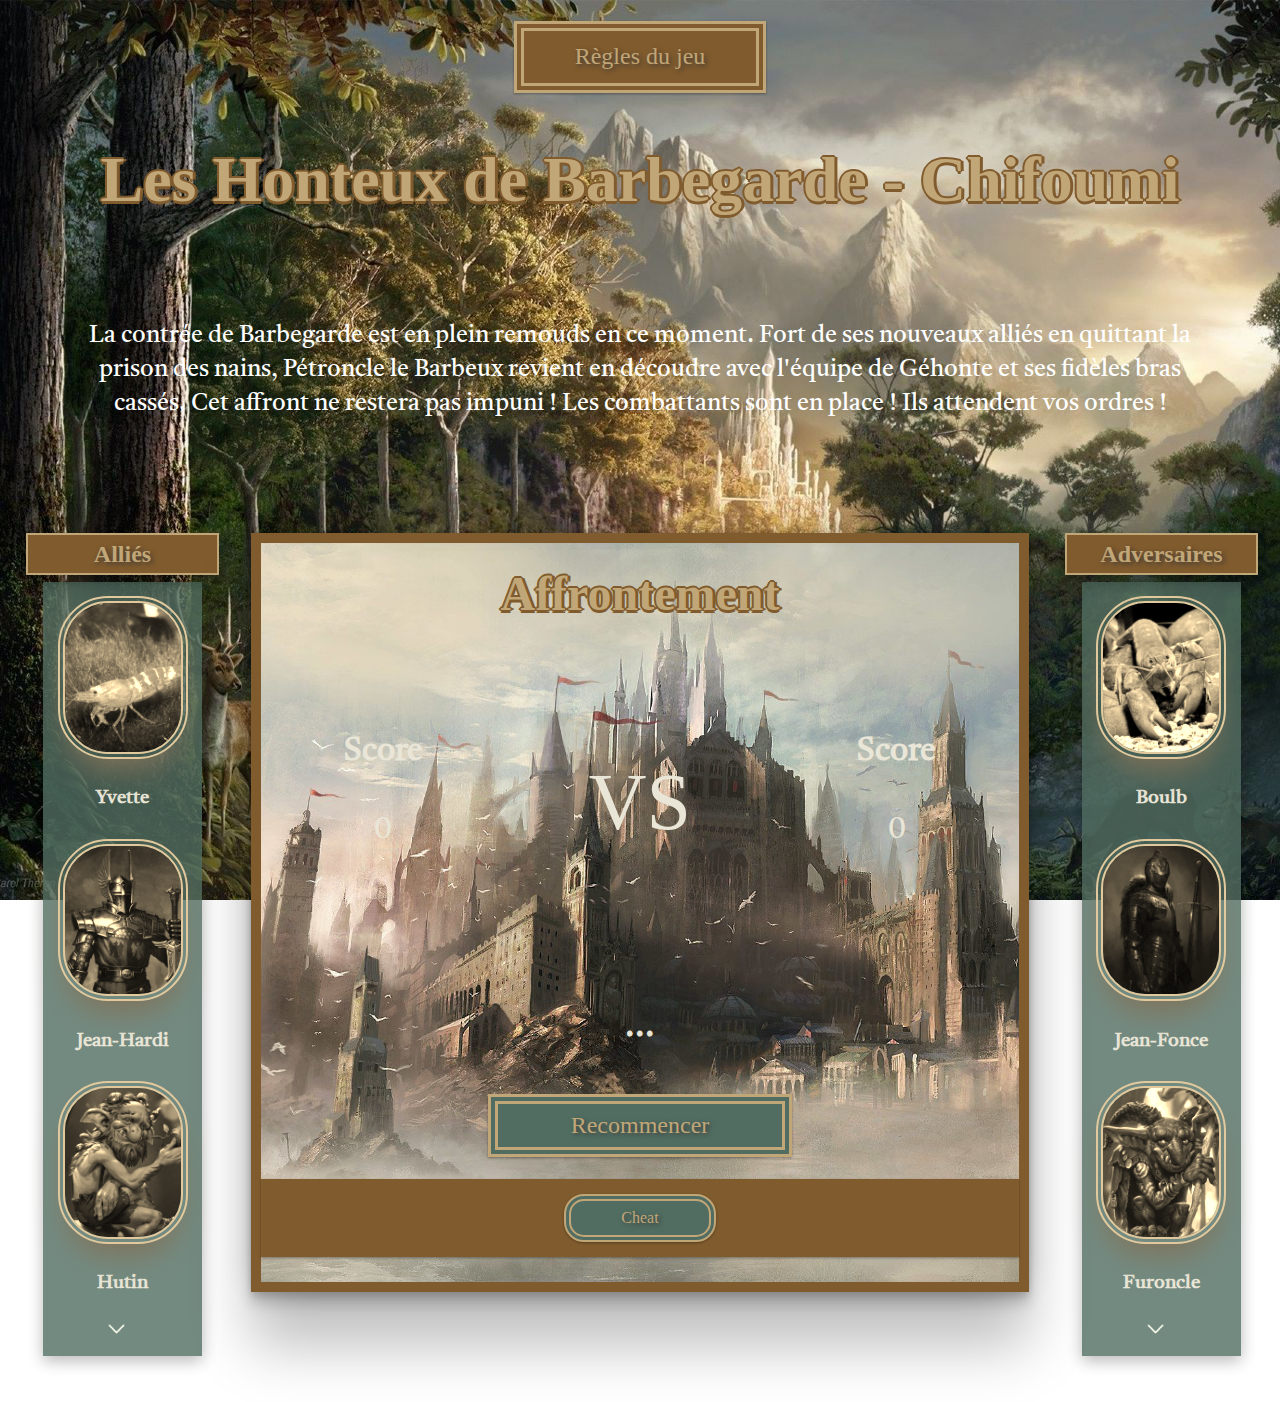
==== index.html @ 73833881 "suite" ====
<!DOCTYPE html>
<html lang="fr">
<head>
    <meta charset="UTF-8">
    <meta http-equiv="X-UA-Compatible" content="IE=edge">
    <meta name="viewport" content="width=device-width, initial-scale=1.0">
    <link href="https://fonts.googleapis.com/css2?family=Permanent+Marker&family=Tiro+Tamil&display=swap" rel="stylesheet">
    <link rel="stylesheet" href="./public/assets/css/style.css">
    <link rel="stylesheet" href="./public/assets/css/media.css">
    <title>Les Honteux de Barbegarde - Chifoumi</title>
</head>
<body>
<!-- Header avec les règles du jeu et la petite présentation -->
    <header>
        <!-- <button type="button">Statisques</button> -->

        <!-- MODAL POUR LES REGLES DU JEU -->
        <button type="button" title="Ouvrir les règles du jeu" id="openRules">Règles du jeu</button>
        <div class="hide" id="rules">
            <div>
                <h2>Règles du jeu</h2>
                <p>Choisissez un personnage parmi les six proposés à chaque manche, et l’ordinateur vous fournira un adversaire parmi son propre choix de six.</p>
                <p>Lorsque l’un des deux camps obtient 10 points, la partie s’achève.</p>
                <p>Voici les rapports de force de chaque personnage :</p>
                <p>Yvette = Boulb <br>
                    Yvette > Jean-Fonce & Pétroncle <br>
                    Yvette < Licorne & Abomine
                </p>
                <p>Jean-Hardi = Jean-Fonce <br>
                    Jean-Hardi > Licorne & Abomine <br>
                    Jean-Hardi < Boulb & Furoncle
                </p>
                <p>Hutin = Furoncle <br>
                    Hutin > Jean-Fonce & Pétroncle <br>
                    Hutin < Licorne & Abomine
                </p>
                <p>Alavare = Pétroncle <br>
                    Alavare > Licorne & Abomine <br>
                    Alavare < Boulb & Furoncle
                </p>
                <p>Yvres = Licorne <br>
                    Yvres > Boulb & Furoncle <br>
                    Yvres < Jean-Fonce & Pétroncle
                </p>
                <p>Géhonte = Abomine <br>
                    Géhonte > Boulb & Furoncle <br>
                    Géhonte < Jean-Fonce & Pétroncle
                </p>
                <button type="button" id="closeRules">Fermer</button>
            </div>
        </div>

        <!-- TITRE ET PRESENTATION -->
        <h1>Les Honteux de Barbegarde - Chifoumi</h1>
        
        <p id="resume">La contrée de Barbegarde est en plein remouds en ce moment. Fort de ses nouveaux alliés en quittant la prison des nains, 
            Pétroncle le Barbeux revient en découdre avec l'équipe de Géhonte et ses fidèles bras cassés. 
            Cet affront ne restera pas impuni ! Les combattants sont en place ! Ils attendent vos ordres !</p>
        
        
    </header>


    <main class="container">
        
<div class="principal">
        <!-- PARTIE CARTES -->

            <!-- CARTES DE L'UTILISATEUR -->
                <section class="userCharacters">
                    <h2>Alliés</h2>
                    
                    <!-- CARTES NORMALES DE L'UTILISATEUR -->
                    <div class="userCards">
                        <div class="bgContainer"></div>
                        <div class="firstBlocUser">
                            <div class="containImg"><img src="./public/assets/img/Yvette.jpg" alt="Yvette" id="yvettes">
                                <h3>Yvette</h3></div>
                            <div class="containImg"><img src="./public/assets/img/Jean-Hardi.jpg" alt="Jean-Hardi" id="jeanHardi">
                                <h3>Jean-Hardi</h2></div>
                            <div class="containImg"><img src="./public/assets/img/Hutin.jpg" alt="Hutin" id="hutin">
                                <h3>Hutin</h2></div>
                        </div>

                        <div class="arrow">
                            <img src="./public/assets/img/fleche-vers-le-bas.png" alt="" id="arrowDown">
                        </div>
                        <div class="arrow">
                            <img src="./public/assets/img/arrowhead-up.png" alt="" id="arrowUp" class="hide">
                        </div>

                        <div class="secondBlocUser hide">
                            <div class="containImg"><img src="./public/assets/img/Alavare.jpg" alt="Alavare" id="alavare">
                                <h3>Alavare</h2></div>
                            <div class="containImg"><img src="./public/assets/img/Yvres.jpg" alt="Yvres" id="yvres">
                                <h3>Yvres</h2></div>
                            <div class="containImg"><img src="./public/assets/img/Géhonte.jpg" alt="Géhonte" id="gehonte">
                                <h3>Géhonte</h2></div>
                            <a href="./allies.html"><button type="button" title="En savoir plus sur les personnages" class="more">En savoir plus</button></a>
                        </div>
                    </div>
                    
                    <!-- CARTES SPECIALES DE L'UTILISATEUR -->
                    <!-- <div class="userSpecialCards hide">
                        <div class="containImg"><img src="./public/assets/img/Austère.jpg" alt="Austère" id="austere">
                            <h3>Austère</h3></div>
                        <div class="containImg"><img src="./public/assets/img/Charmignon.jpg" alt="Charmignon" id="charmignon">
                            <h3>Charmignon</h2></div>
                        <div class="containImg"><img src="./public/assets/img/Barbegarde.jpg"  alt="Barbegarde" id="barbegarde">
                            <h3>Barbegarde</h2></div>
                        <div class="containImg"><img src="./public/assets/img/Hontoscope.jpg" alt="Hontoscope" id="hontoscope">
                            <h3>Hontoscope</h2></div>
                    </div> -->
                </section>


                <!-- PARTIE AFFRONTEMENT -->
                <section class="fight">
                    <h2>Affrontement</h2>
                    <!-- AFFICHE LE SCORE ET LES PROTAGONISTES -->
                    <div class="show">
                        <div id="choice"><h3>Score</h3><p>0</p>
                            <img src="" alt="" class="frameImg">
                        </div>
                        <div id="vs"><p>VS</p></div>
                        <div id="random"><h3>Score</h3><p>0</p>
                            <img src="" alt="" class="frameImg">
                        </div>
                    </div>
                    <!-- AFFICHE UNE PHRASE ET LE RESULTAT DE LA MANCHE -->
                    <div class="showText">
                        <!-- <p></p> -->
                        <h4>...</h4>
                    </div>
                    <button type="reset" title="Recommence la partie" id="retry">Recommencer</button>
                    
                    <h3 class="hide">Cheater !</h3>
                    <!-- PARTIE CHEATING -->
                    <div class="cheating">
                        <!-- MORCEAU POUR CHOISIR UNE CARTE DE TRICHE -->
                        <div class="chooseCard hide">
                            <div class="containImg"><img src="./public/assets/img/Austère.jpg" alt="Austère" id="austereCheat">
                                <h3>Austère</h3></div>
                            <div class="containImg"><img src="./public/assets/img/Charmignon.jpg" alt="Charmignon" id="charmignonCheat">
                                <h3>Charmignon</h2></div>
                            <div class="containImg"><img src="./public/assets/img/Barbegarde.jpg"  alt="Barbegarde" id="barbegardeCheat">
                                <h3>Barbegarde</h2></div>
                            <div class="containImg"><img src="./public/assets/img/Hontoscope.jpg" alt="Hontoscope" id="hontoscopeCheat">
                                <h3>Hontoscope</h2></div>
                        </div>
                        <!-- MORCEAU POUR CHOISIR LA FIN DE LA PARTIE -->
                        <div class="chooseResult hide">
                            <button type="button" id="victory">Victoire</button>
                            <button type="button" id="null">Egalité</button>
                            <button type="button" id="defeat">Défaite</button>
                        </div>
                        <!-- MORCEAU POUR ENTRER DANS LA SECTION DE TRICHE -->
                        <button type="button" title="Entrer dans la section triche" id="cheat">Cheat</button>
                        <input type="password" name="password" id="password" class="hide">
                    </div>

                </section>


                <!-- CARTES DE L'ORDINATEUR -->
                <section class="iaCharacters">
                    <h2>Adversaires</h2>
                    <!-- CARTES NORMALES DE L'ORDINATEUR -->
                    <div class="iaCards">
                        <div class="bgContainer"></div>
                        <div class="firstBlocIa">
                            <div class="containImg"><img src="./public/assets/img/Homard.jpg" alt="Boulb" id="homard">
                                <h3>Boulb</h3></div>
                            <div class="containImg"><img src="./public/assets/img/Jean-Fonce.jpg" alt="Escobar" id="escobar">
                                <h3>Jean-Fonce</h2></div>
                            <div class="containImg"><img src="./public/assets/img/Furoncle.jpg" alt="Furoncle" id="furoncle">
                                <h3>Furoncle</h2></div>
                        </div>

                        <div class="arrow">
                            <img src="./public/assets/img/fleche-vers-le-bas.png" alt="" id="arrowDown2">
                        </div>
                        <div class="arrow">
                            <img src="./public/assets/img/arrowhead-up.png" alt="" id="arrowUp2" class="hide">
                        </div>
                        
                        <div class="secondBlocIa hide">
                            <div class="containImg"><img src="./public/assets/img/Pétroncle.jpg" alt="Pétroncle" id="petroncle">
                                <h3>Pétroncle</h2></div>
                            <div class="containImg"><img src="./public/assets/img/Licorne.jpg" alt="Yvres" id="licorne">
                                <h3>Inclusive</h2></div>
                            <div class="containImg"><img src="./public/assets/img/Abomine.jpg" alt="Abomine" id="vouivre">
                                <h3>Abomine</h2></div>
                            <a href="./adversaires.html"><button type="button" title="En savoir plus sur les personnages" class="more">En savoir plus</button></a>
                        </div>
                        
                        
                    </div>
                    
                    <!-- CARTES SPECIALES DE L'ORDINATEUR -->
                    <!-- <div class="iaSpecialCards hide">
                        <div class="containImg"><img src="./public/assets/img/Austère.jpg" alt="Austère" id="austere">
                            <h3>Austère</h3></div>
                        <div class="containImg"><img src="./public/assets/img/Abomine.jpg" alt="Abomine" id="abomine">
                            <h3>Abomine</h2></div>
                        <div class="containImg"><img src="./public/assets/img/Barbegarde.jpg"  alt="Barbegarde" id="barbegarde">
                            <h3>Barbegarde</h2></div>
                        <div class="containImg"><img src="./public/assets/img/Hontoscope.jpg" alt="Hontoscope" id="hontoscope">
                            <h3>Hontoscope</h2></div>
                    </div> -->
                </section>
                
            </div>

        
        
        

        
        <!-- PARTIE RESULTAT DE LA PARTIE -->
        <section class="result">
            
            <!-- BANNIERE VICTOIRE -->
            <div class="victory hide">
                <h3>Victoire !</h3>
                <button type="button" id="reward">Récupérer la récompense</button>
            </div>

            <!-- PARTIE RECOMPENSE EN CAS DE VICTOIRE -->
            <div class="reward hide">
                <p>Ce chifoumi provient d'une histoire loufoque dont je vous laisse découvrir le résumé ci dessous :</p>
                <div class="presentation">
                    <a href="https://www.atelierdesauteurs.com/text/494804679/les-honteux-de-barbegarde" target="_blank"><img src="./public/assets/img/Les Honteux de Barbegarde2.jpg" alt="Les Honteux de Barbegarde"></a>
                    <div class="presentationText"><h3>Les Honteux de Barbegarde</h3>
                        <p>Au merveilleux pays de Barbegarde, la quiétude règne sans partage entre les différentes communautés 
                        jusqu’à ce qu’un sinistre pendard vienne semer la discorde en distribuant des brevets de honte par 
                        la propagation intempestive des secrets de ses habitants…</p>
                        <p>Pour lire cette histoire, cliquez sur l'image. </p>
                    </div>
                </div>
            </div>

            <!-- BANNIERE EGALITE ET DEFAITE -->
            <div class="null hide"><h3>Egalité</h3><p></p></div>
            <div class="defeat hide">
                <h3>Défaite</h3>
            </div>
                
        </section>
    </main>
    
    <script src="./public/assets/js/script.js"></script>
</body>
</html>
---- public/assets/css/style.css ----
* {
    font-family: 'Tiro Tamil', serif;
    text-align: center;
}

body {
    background-image: url(/public/assets/img/bodybackground.png);
    background-size: cover;
    background-repeat: no-repeat;
    background-attachment: fixed;
}

button {
    font-family: 'Permanent Marker', cursive;
    cursor: pointer;
}

button:active {
    transform: translateY(3px);
}


header p {
    color:white;
}


main {
    display: flex;
    flex-direction: column;
    align-items: center;
    margin: 0;

    color: #e9e5d7;
    /* background-color: grey; */
}

/* ------------------------------------------------------------------------------------------------- */

/* PARTIE MODAL */

#openRules {
    background-color: #805b2d;
    text-shadow: 2px 2px 5px #3B3939;
    color:#c1a677;
    box-shadow: rgba(0, 0, 0, 0.12) 0px 1px 3px, rgba(0, 0, 0, 0.24) 0px 1px 2px;
    border-style: double;
    border-width: 10px;
    border-color: #c1a677;
    width: 90%;
    font-size: 1.5rem;
    padding-top: 9%;
    padding-bottom: 9%;
    margin-top: 7%;
    margin-bottom: 10%;
    transition: 2s;
}

#openRules:hover {
    background-color: #c1a677;
    border-color: #805b2d;
    color: #805b2d;
    text-shadow: 0 0 0;
    transition: 2s;
}

#rules {
    position: absolute;
    left: 0;
    top: 0;
    width: 100%;
    height: 100%;
    text-align: center;
    z-index: 1000;
}

#rules div {
    width: 80%;
    margin: 100px auto;
    background-color: #516d61;
    border-radius: 10px;
    -webkit-border-radius: 10px;
    -moz-border-radius: 10px;
    padding: 15px;
    text-align: center;
    font-weight: bold;
    font-size: 15px;
    border: 3px solid #805b2d;
    position: absolute;
    left: 50%;
    top: 140%;
    transform: translate(-50%, -50%);
    -ms-transform: translate(-50%, -50%);
    -webkit-transform: translate(-50%, -50%);
}

#closeRules {
    width: 90%;
    background-color: #c1a677;
    border-style: double;
    border-width: 5px;
    border-color: #805b2d;
    font-size: 1.2rem;
    padding-top: 4%;
    padding-bottom: 4%;
}

#resume {
    margin-right: 5%;
    margin-left: 5%;
}

/* --------------------------------------------------------------------------------------------------- */

/* PARTIE ICONES */
.principal {
    display: flex;
    flex-wrap: wrap;
    justify-content: space-around;
    margin-top: 7%;
}

.userCharacters h2, .iaCharacters h2 {
    border-width: 2px;
    border-style: solid;
}

.bgContainer {
    height: 100%;
    width: 100%;
    background-color: #516d61;
    box-shadow: rgba(0, 0, 0, 0.35) 0px 5px 15px;
    position: absolute;
    z-index: -1;
    opacity: 0.8;
}

#arrowUp, #arrowDown, #arrowUp2, #arrowDown2 {
    width: 40%;
    box-shadow: none;
    border: none;
}

#arrowUp:hover, #arrowDown:hover, #arrowUp2:hover, #arrowDown2:hover {
    border-style: solid;
    border-width: 5px;
    border-color: #C1A677;
}

.userCharacters, .iaCharacters {
    width: 90%;
    margin-bottom: 10%;
}

.iaCharacters {
    margin-top: 10%;
}


.userCharacters button, .iaCharacters button {
    background-color: #C1A677;
}


.userCharacters img, .iaCharacters img{
    box-shadow: #805b2d 0px 20px 30px -10px;
    transition: 1.5s;
    filter: sepia(100);
    border-style: double;
    border-color: #C1A677;
    border-radius: 50px;
    border-width: 7px;
    
}

.userCharacters img:hover, .iaCharacters img:hover {
    transition: 1.5s;
    filter: sepia(0);
    transform: scale(1.1);
}

.userCharacters img:hover {
    cursor: pointer;
}

.userCards, .iaCards {
    position: relative;
    display: flex;
    flex-direction: row;
    justify-content: center;
    flex-wrap: wrap;
    padding-top: 7%;
    margin-bottom: 7%;
}

.firstBlocUser, .secondBlocUser, .firstBlocIa, .secondBlocIa {
display: flex;
flex-direction: row;
flex-wrap: wrap;
justify-content: space-around;
width: 100%;
}


.containImg {
    justify-content: space-around;
    width: 50%;
    padding-top: 5%;
}

.containImg>img {
    width: 80%;
}

.userSpecialCards, .iaSpecialCards {
    display: flex;
    flex-direction: row;
    justify-content: center;
    flex-wrap: wrap;
    background-color: rgb(161, 163, 164);
    padding-top: 10%;
    margin-top: 20%;
    width: 100%;
}

.more {
    width: 90%;
    border-style: double;
    border-width: 7px;
    border-color: #805b2d;
    font-size: 1.2rem;
    padding-top: 7%;
    padding-bottom: 7%;
    margin-top: 5%;
    transition: 1.5s;
    box-shadow: #32413a 0px 20px 30px -10px;
}

a {
    width: 100%;
}

.more:hover {
    background-color: #805b2d;
    border-color: #c1a677;
    color: wheat;
    transition: 1.5s;
}

/* .userCards, .iaCards {
    display: flex;
    flex-direction: row;
    justify-content: center;
    flex-wrap: wrap;
    background-color: aliceblue;
    width: 90%;
    margin-bottom: 30%;
} */

#retry {
    background-color: #516d61;
    color:#c1a677;
    text-shadow: 2px 2px 5px #3B3939;
    box-shadow: rgba(0, 0, 0, 0.12) 0px 1px 3px, rgba(0, 0, 0, 0.24) 0px 1px 2px;
    border-style: double;
    border-width: 10px;
    border-color: #c1a677;
    width: 90%;
    font-size: 1.5rem;
    padding-top: 9%;
    padding-bottom: 9%;
    margin-bottom: 7%;
    transition: 2s;
}

#retry:hover {
    background-color: #2e333a;
    transition: 2s;
}

/* ------------------------------------------------------------------------------------------------------------------------ */

/*  PARTIE COMBAT */

.fight {
    display: flex;
    flex-direction: column;
    align-items: center;
    justify-content: space-around;
    border-width: 10px;
    border-style: solid;
    border-color: #805b2d;
    background-image: linear-gradient(#ccc4bb, #7c6a54);
    /* backdrop-filter: 100px; */
    /* background-color: #cccccc; */
    /* background-image:  linear-gradient(#203029, #516d61); */
    background-image: url(/public/assets/img/fightbackground.png);
    background-repeat: no-repeat;
    background-size: cover;
    background-position: center;
    box-shadow: rgba(0, 0, 0, 0.25) 0px 54px 55px, rgba(0, 0, 0, 0.12) 0px -12px 30px, rgba(0, 0, 0, 0.12) 0px 4px 6px, rgba(0, 0, 0, 0.17) 0px 12px 13px, rgba(0, 0, 0, 0.09) 0px -3px 5px;
    width: 100%;
    height: 30%;
    margin-top: 5%;
    margin-bottom: 5%;
    padding-bottom: 5%;
}

.show {
    backdrop-filter: 100px;
}

.fight h2 {
    background-color: transparent;
    box-shadow: none;
    text-shadow: 3px 0 #805b2d, -2px 0 #805b2d, 0 3px #805b2d, 0 -2px #805b2d, 1px 1px #805b2d, -1px -1px #805b2d, 1px -1px #805b2d, -1px 1px #805b2d;
}

.fight h3, .fight p {
    font-size: 2rem;
}

.frameImg {
    width: 100%;
}

/* #choice, #random  {
    background-color: #805b2d;
    border-radius: 50%;
    border-width: 10px;
    border-color: wheat;
    border-style: dotted;
} */

/* #choice img, #random img {
    background-color: #805b2d;
    border-radius: 50%;
    border-width: 10px;
    border-color: wheat;
    border-style: dotted;
} */

#vs>p {
    font-family: 'Permanent Marker', cursive;
    font-size: 5rem;
    margin: 0;
}

.fight h2 {
    border-top-left-radius: 50px;
    border-top-right-radius: 50px;
}

.fight>p {
    margin-top: 15%;
}

.fight h4 {
    width: 100%;
    font-size: 2rem;
    margin-bottom: 20%;
}

/* .show {
    height: 70vh;
} */


/* ----------------------------------------------------------------------------------------------------------------------- */

/* PARTIE TRICHE */

.fight>h3 {
    font-size: 4rem !important;
}

.cheating {
    background-color: #805b2d;
    box-shadow: rgba(0, 0, 0, 0.12) 0px 1px 3px, rgba(0, 0, 0, 0.24) 0px 1px 2px;
    display: flex;
    flex-direction: column;
    align-items: center;
    width: 90%;
    padding-top: 5%;
    padding-bottom: 5%;
    
}

.chooseCard {
    display: flex;
    flex-wrap: wrap;
    justify-content: space-around;
    width: 100%;
}

.chooseResult {
    display: flex;
    flex-direction: column;
    align-items: center;
    width: 100%;
}

.cheating button {
    background-color: #516d61;
    text-shadow: 2px 2px 5px #3B3939;
    box-shadow: rgba(0, 0, 0, 0.24) 0px 3px 8px;
    border-radius: 20px;
    border-style: dotted;
    border-color: #c1a677;
    color: #c1a677;
}


.cheating img {
    box-shadow: rgba(0, 0, 0, 0.35) 0px 5px 15px;
    border-width: 7px;
    border-style: double;
    cursor: pointer;
}

.cheating img:hover {
    box-shadow: #c1a677 0px 5px 50px;
}

.cheating h3 {
    font-size: large;
}

#victory, #defeat, #null {
    width: 90%;
    font-size: 1.2rem;
    padding-top: 5%;
    padding-bottom: 5%;
    margin-top: 2%;
    margin-bottom: 2%;
}

#cheat {
    width: 90%;
    font-size: 1rem;
    padding-top: 5%;
    padding-bottom: 5%;
    color: #c1a677;
    box-shadow: rgba(0, 0, 0, 0.12) 0px 1px 3px, rgba(0, 0, 0, 0.24) 0px 1px 2px;
    background-color: #516d61;
    border-color: #c1a677;
    border-style: double;
    border-width: 7px;
}

input[type=password] {
    box-shadow: inset 0 0 1rem #323338;
    background-color: #e9e5d7;
    border-style: dotted;
    border-width: 2px;
    border-color: #805b2d;
    width: 90%;
    padding-top: 5%;
    padding-bottom: 5%;
    margin-top: 5%;
    font-size: 1.2rem;
}

input[type=password]:focus {
    outline-color: #c1a677;
    box-shadow: 0 0 1rem #516d61;
    background-color: rgb(240, 231, 217);
}

/* ---------------------------------------------------------------------------------------------------------------- */

/* PARTIE RESULTAT */

.result {
    margin-top: 10%;
    width: 100%;
    padding-bottom: 5%;
}

.result h3 {
    font-family: 'Permanent Marker', cursive;
    width: 100%;
    font-size: 3rem;
    margin:0;
}

.result>p {
    display: flex;
    justify-content: center;
    align-items: center;
    margin-top: 20%;
    margin-bottom: 20%;
}

.victory {
    min-height: 50vh;
    background-image: url(/public/assets/img/banniere.png);
    background-repeat: no-repeat;
    background-position: center;
    display: flex;
    flex-direction: column;
    flex-wrap: wrap;
    align-items: center;
    /* align-self: center; */
    justify-content: center;
    padding-top: 10%;
    padding-bottom: 10%;
}

.defeat {
    min-height: 50vh;
    color: rgb(37, 37, 37);
    padding-top: 5%;
    padding-bottom: 5%;
    display: flex;
    align-items: center;
    flex-wrap: wrap;
    justify-content: center;
    background-image: url(/public/assets/img/banniere3.png);
    background-repeat: no-repeat;
    background-position: center;
}


.null {
    min-height: 50vh;
    color: #516d61;
    padding-top: 5%;
    padding-bottom: 5%;
    background-image: url(/public/assets/img/banniere2.png);
    background-repeat: no-repeat;
    background-position: center;
    /* background-size: contain; */
    display: flex;
    align-items: center;
}

.reward {
    color: white;
}

.reward img {
    border-width: 5px;
    border-style: groove;
    border-color: #e4d492;
}


#reward {
    background-color: #516d61;
    color:#C1A677;
    text-shadow: 2px 2px 5px #3B3939;
    box-shadow: rgba(0, 0, 0, 0.12) 0px 1px 3px, rgba(0, 0, 0, 0.24) 0px 1px 2px;
    border-style: double;
    border-width: 5px;
    border-color: #C1A677;
    width: 90%;
    font-size: 1.1rem;
    padding-top: 5%;
    padding-bottom: 4%;
    margin-bottom: 4%;
}


/* --------------------------------------------------------------------------------------- */

/* STYLE TEXTE */

h1 {
    font-family: 'Permanent Marker', cursive;
    font-size: 3rem;
    /* background-color: #516d61; */
    text-shadow: 2px 2px 5px #3B3939;
    text-shadow: 3px 0 #805b2d, -2px 0 #805b2d, 0 3px #805b2d, 0 -2px #805b2d, 1px 1px #805b2d, -1px -1px #805b2d, 1px -1px #805b2d, -1px 1px #805b2d;
    color: #C1A677;
    /* box-shadow: rgba(0, 0, 0, 0.35) 0px 5px 15px; */
    padding-top: 3%;
    padding-bottom: 10%;
    margin-top: 0;
    margin-bottom:10%;
}

h2 {
    font-family: 'Permanent Marker', cursive;
    color: #C1A677;
    width: 100%;
    background-color: #805b2d;

    text-shadow: 2px 2px 5px #3B3939;
    box-shadow: rgba(0, 0, 0, 0.35) 0px 5px 15px;
    font-size: 2rem;
    padding-top: 3%;
    padding-bottom: 3%;
    margin:0;
}

.fight>h3 {
    font-size: 2rem;
    
}

p {
    font-size: 1.5rem;
}





/* ------------------------------------------------------------------------------------------------- */

/* CLASSES SPECIFIQUES D'ACTIVATION */


.hide {
    display: none !important;
}

.inactive {
    filter: grayscale(100) !important;
    transform: scale(1) !important;
    cursor: default !important;
    box-shadow: none !important;
}

.success {
    background-image: linear-gradient(#c1a677, #dad4cb);
    color:#2c3138;
}

.equal {
    background-image: linear-gradient(#203029, #516d61);
}

.fail {
    background-image: linear-gradient(#2c3138, #555c69);
}
---- public/assets/css/media.css ----
@media (min-width: 800px) {


/* Partie modal */
    #openRules {
        width: 20%;
        font-size: 1.5rem;
        padding-top: 1%;
        padding-bottom: 1%;
        margin-top: 1%;
        margin-bottom: 1%;
    }

    #rules div {
        width: 50%;
        top: 120%;
    }

    #closeRules {
        width: 20%;
        font-size: 1.2rem;
        padding-top: 1%;
        padding-bottom: 1%;
    }


    .principal {
        display: flex;
        flex-direction: row;
        justify-content: space-around;
        width: 100%;
    }


    /* Partie icones */

    .userCharacters, .iaCharacters {
        display: flex;
        flex-direction: column;
        flex-wrap: wrap;
        /* justify-content: space-around; */
        align-items: center;
        width: 15%;
        
        margin-top: 0;
        margin-bottom: 2%;
    }

    .firstBlocUser, .firstBlocIa, .secondBlocUser, .secondBlocIa {
        display: flex;
        flex-direction: column;
        align-items: center;
    }

    .userCards>.containImg, .iaCards>.containImg {
        display: flex;
        flex-direction: row;
        flex-wrap: wrap;
        width: 100%;
    }

    .userCards, .iaCards {
        display: flex;
        flex-direction: row;
        flex-wrap: wrap;
        justify-content: space-around;
        align-items: center;
        width: 80%;
        padding-left: 2%;
        padding-right: 2%;
        margin-bottom: 10%;
    }

    .userCharacters h2, .iaCharacters h2 {
        font-size: 1.5rem;
    }

    .userCards .containImg, .iaCards .containImg{
        width: 90%;
    }

    .userSpecialCards, .iaSpecialCards {

        padding-top: 10%;
        margin-top: 2%;
        width: 100%;
    }

    .userSpecialCards>.containImg, .iaSpecialCards>.containImg {
        flex-basis: 30%;
    }

    .containImg>img {
        width: 85%;
    }

    .more {
        width: 90%;
        font-size: 1.2rem;
        padding-top: 2%;
        padding-bottom: 2%;
        margin-top: 5%;
        margin-bottom: 3%;
    }

    #retry {
        width: 40%;
        font-size: 1.5rem;
        padding-top: 1%;
        padding-bottom: 1%;
        margin-bottom: 3%;
    }

    #arrowUp, #arrowDown, #arrowUp2, #arrowDown2 {
        width: 20%;
        border: none;
    }

    /* Partie combat */

    .fight {
        /* background-image: url(/public/assets/img/erik-van-dijk-7aEhliQraPI-unsplash.jpg);
        background-size: cover; */
        width: 60%;
        height: 30%;
        margin-top: 0%;
        margin-bottom: 2%;
        padding-bottom: 2%;
    }

    .fight img {
        width: 90%;
    }

    .fight>p {
        margin-top: 5%;
    }

    .fight>h4 {
        width: 100%;
        font-size: 2rem;
        margin-top: 0;
        margin-bottom: 0%;
    }

    .show{
        display: flex;
        align-items: center;
        flex-direction: row;
        justify-content: space-around;
        width: 100%;
    }

    #vs {
        /* justify-content: center; */
        align-self: flex-end;
        margin-top: 15%;
        margin-bottom: 15%;
    }

    .showText {
        display: flex;
        flex-wrap: wrap;
        flex-direction: column;
        align-self: center;
        /* height: 10vh; */
        margin-bottom: 5%;
    }

    .fight>h3 {
        font-size: 3rem;
    }


    /* Partie triche */

    .cheating {
        padding-top: 2%;
        padding-bottom: 2%;
        width: 100%;
    }

    .cheating>div>div>img {

        width: 60%;
    }

    .chooseCard>.containImg {
        width: 20%;
    }

    .chooseResult {
        display: flex;
        flex-direction: row;
        justify-content: space-around;
        width: 100%;
    }
    
    #victory, #defeat, #null {
        width: 20%;
        font-size: 1.2rem;
        padding-top: 1%;
        padding-bottom: 1%;
        margin-top: 2%;
        margin-bottom: 2%;
    }

    #cheat {
        width: 20%;
        font-size: 1rem;
        padding-top: 1%;
        padding-bottom: 1%;
        
    }

    input[type=password] {
        width: 20%;
        padding-top: 1%;
        padding-bottom: 1%;
        margin-top: 2%;
        font-size: 1.2rem;
    }
    

/* Partie résultat */

.result {
    margin-top: 0;
    padding-bottom: 0%;
}

.result h3 {
    font-size: 4rem;
}

.result>p {
    margin-top: 10%;
    margin-bottom: 10%;
}

.victory {
    background-size:90%;
}

.presentation{
    display: flex;
    justify-content: space-evenly;
    align-items: center;
    margin-top: 5%;
}

.presentation a {
    width: 20%;
}

.presentationText {
    width: 50%;
}

#reward {
    width: 30%;
    font-size: 1.1rem;
    padding-top: 1%;
    padding-bottom: 1%;
    margin-bottom: 2%;
}


h1 {
    font-size: 4rem;
    padding-bottom: 3%;
    margin-bottom:5%;
}

h2 {
    font-size: 3rem;
}
}
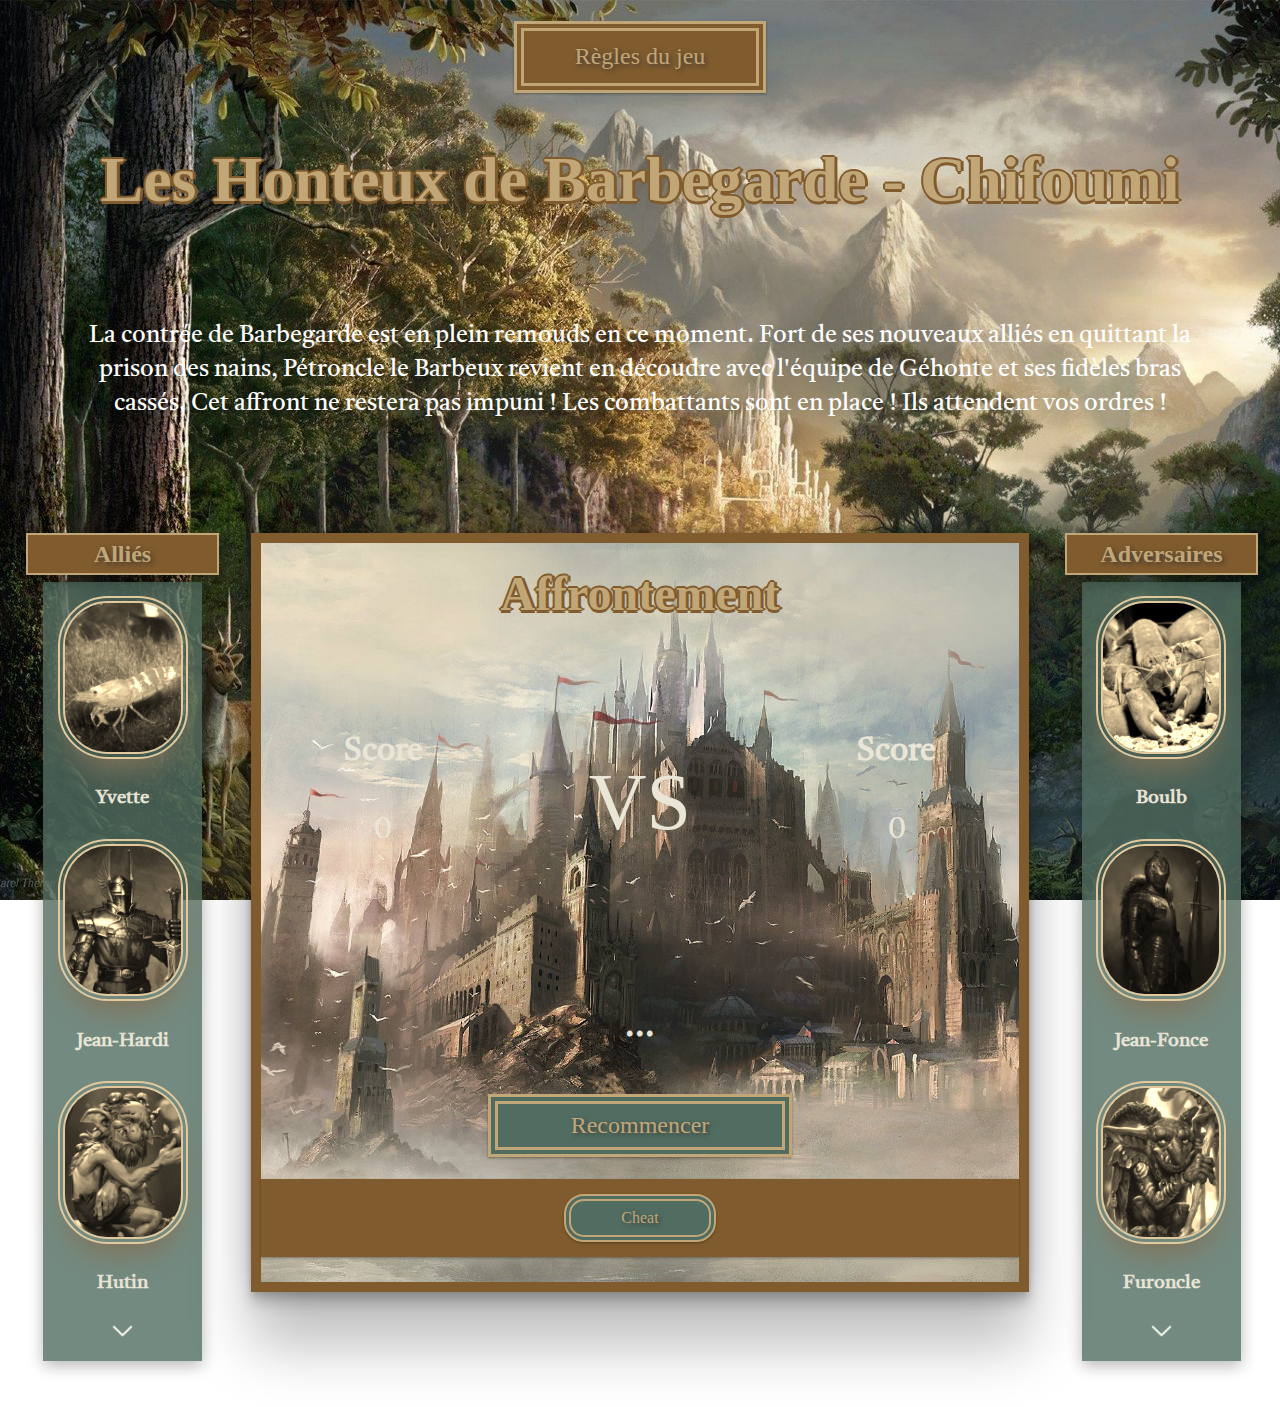
==== commit 1b805a7f: "suite" ====
--- a/index.html
+++ b/index.html
@@ -83,10 +83,10 @@
                         </div>
 
                         <div class="arrow">
-                            <img src="./public/assets/img/fleche-vers-le-bas.png" alt="" id="arrowDown">
-                        </div>
-                        <div class="arrow">
-                            <img src="./public/assets/img/arrowhead-up.png" alt="" id="arrowUp" class="hide">
+                            <img src="./public/assets/img/fleche-vers-le-bas.png" alt="" title="personnages suivants" id="arrowDown">
+                        </div>
+                        <div class="arrow">
+                            <img src="./public/assets/img/arrowhead-up.png" alt="" title="personnages précédents" id="arrowUp" class="hide">
                         </div>
 
                         <div class="secondBlocUser hide">
@@ -139,13 +139,13 @@
                     <div class="cheating">
                         <!-- MORCEAU POUR CHOISIR UNE CARTE DE TRICHE -->
                         <div class="chooseCard hide">
-                            <div class="containImg"><img src="./public/assets/img/Austère.jpg" alt="Austère" id="austereCheat">
+                            <div class="containImg"><img src="./public/assets/img/Austère.jpg" alt="Austère" title="Confère une victoire" id="austereCheat">
                                 <h3>Austère</h3></div>
-                            <div class="containImg"><img src="./public/assets/img/Charmignon.jpg" alt="Charmignon" id="charmignonCheat">
+                            <div class="containImg"><img src="./public/assets/img/Charmignon.jpg" alt="Charmignon" title="Confère une victoire en moins à l'ordinateur" id="charmignonCheat">
                                 <h3>Charmignon</h2></div>
-                            <div class="containImg"><img src="./public/assets/img/Barbegarde.jpg"  alt="Barbegarde" id="barbegardeCheat">
+                            <div class="containImg"><img src="./public/assets/img/Barbegarde.jpg"  alt="Barbegarde" title="Divise les scores par deux" id="barbegardeCheat">
                                 <h3>Barbegarde</h2></div>
-                            <div class="containImg"><img src="./public/assets/img/Hontoscope.jpg" alt="Hontoscope" id="hontoscopeCheat">
+                            <div class="containImg"><img src="./public/assets/img/Hontoscope.jpg" alt="Hontoscope" title="Une chance sur deux de retirer deux points à l'un ou l'autre" id="hontoscopeCheat">
                                 <h3>Hontoscope</h2></div>
                         </div>
                         <!-- MORCEAU POUR CHOISIR LA FIN DE LA PARTIE -->
--- a/public/assets/css/style.css
+++ b/public/assets/css/style.css
@@ -4,7 +4,7 @@
 }
 
 body {
-    background-image: url(/public/assets/img/bodybackground.png);
+    background-image: url(../img/bodybackground.png);
     background-size: cover;
     background-repeat: no-repeat;
     background-attachment: fixed;
@@ -186,9 +186,11 @@
 .userCards, .iaCards {
     position: relative;
     display: flex;
-    flex-direction: row;
+    flex-direction: column;
+    align-items: center;
+    /* align-self: center; */
     justify-content: center;
-    flex-wrap: wrap;
+    /* flex-wrap: wrap; */
     padding-top: 7%;
     margin-bottom: 7%;
 }
@@ -199,6 +201,11 @@
 flex-wrap: wrap;
 justify-content: space-around;
 width: 100%;
+}
+
+.arrow {
+    width: 100%;
+    justify-content: center;
 }
 
 
@@ -294,7 +301,7 @@
     /* backdrop-filter: 100px; */
     /* background-color: #cccccc; */
     /* background-image:  linear-gradient(#203029, #516d61); */
-    background-image: url(/public/assets/img/fightbackground.png);
+    background-image: url(../img/fightbackground.png);
     background-repeat: no-repeat;
     background-size: cover;
     background-position: center;
@@ -494,7 +501,7 @@
 
 .victory {
     min-height: 50vh;
-    background-image: url(/public/assets/img/banniere.png);
+    background-image: url(../img/banniere.png);
     background-repeat: no-repeat;
     background-position: center;
     display: flex;
@@ -516,7 +523,7 @@
     align-items: center;
     flex-wrap: wrap;
     justify-content: center;
-    background-image: url(/public/assets/img/banniere3.png);
+    background-image: url(../img/banniere3.png);
     background-repeat: no-repeat;
     background-position: center;
 }
@@ -527,7 +534,7 @@
     color: #516d61;
     padding-top: 5%;
     padding-bottom: 5%;
-    background-image: url(/public/assets/img/banniere2.png);
+    background-image: url(../img/banniere2.png);
     background-repeat: no-repeat;
     background-position: center;
     /* background-size: contain; */
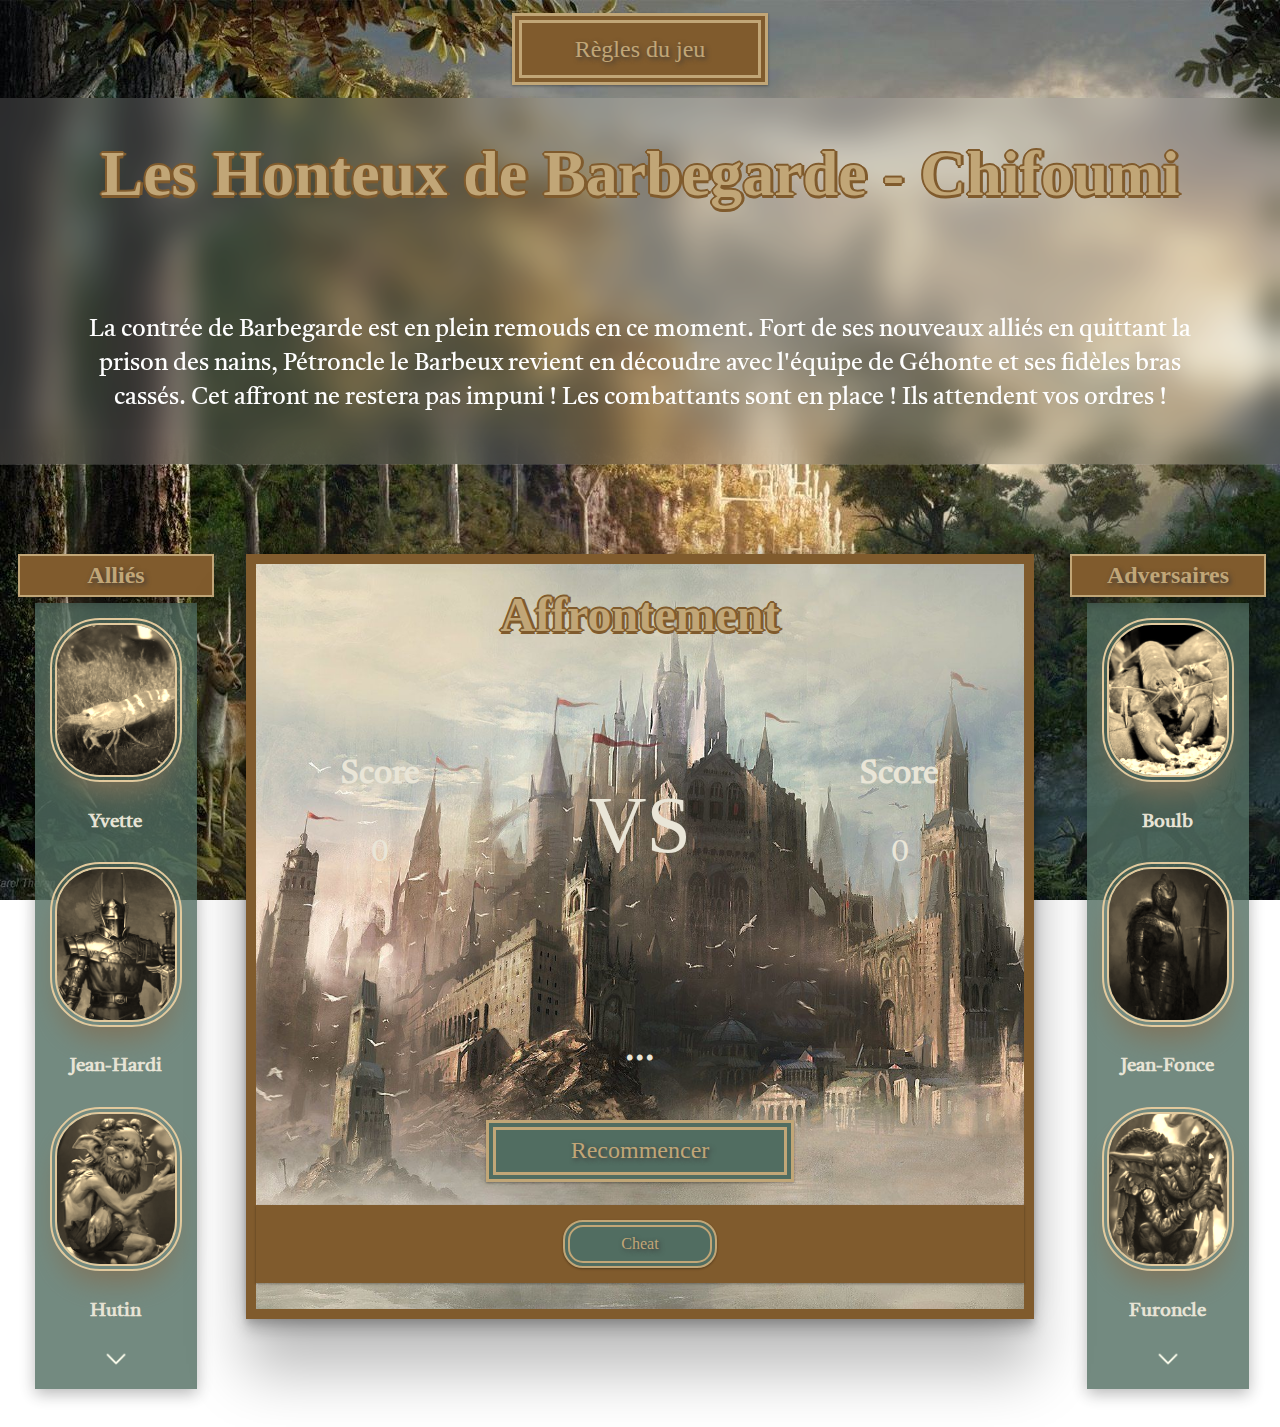
==== commit ebfee3a6: "amélioration de la lisibilité" ====
--- a/index.html
+++ b/index.html
@@ -51,12 +51,13 @@
         </div>
 
         <!-- TITRE ET PRESENTATION -->
-        <h1>Les Honteux de Barbegarde - Chifoumi</h1>
-        
-        <p id="resume">La contrée de Barbegarde est en plein remouds en ce moment. Fort de ses nouveaux alliés en quittant la prison des nains, 
-            Pétroncle le Barbeux revient en découdre avec l'équipe de Géhonte et ses fidèles bras cassés. 
-            Cet affront ne restera pas impuni ! Les combattants sont en place ! Ils attendent vos ordres !</p>
-        
+        <div class="context">
+            <h1>Les Honteux de Barbegarde - Chifoumi</h1>
+        
+            <p id="resume">La contrée de Barbegarde est en plein remouds en ce moment. Fort de ses nouveaux alliés en quittant la prison des nains, 
+                Pétroncle le Barbeux revient en découdre avec l'équipe de Géhonte et ses fidèles bras cassés. 
+                Cet affront ne restera pas impuni ! Les combattants sont en place ! Ils attendent vos ordres !</p>
+        </div>
         
     </header>
 
@@ -83,10 +84,10 @@
                         </div>
 
                         <div class="arrow">
-                            <img src="./public/assets/img/fleche-vers-le-bas.png" alt="" title="personnages suivants" id="arrowDown">
-                        </div>
-                        <div class="arrow">
-                            <img src="./public/assets/img/arrowhead-up.png" alt="" title="personnages précédents" id="arrowUp" class="hide">
+                            <img src="./public/assets/img/fleche-vers-le-bas.png" alt="" title="Personnages suivants" id="arrowDown">
+                        </div>
+                        <div class="arrow">
+                            <img src="./public/assets/img/arrowhead-up.png" alt="" title="Personnages précédents" id="arrowUp" class="hide">
                         </div>
 
                         <div class="secondBlocUser hide">
@@ -178,10 +179,10 @@
                         </div>
 
                         <div class="arrow">
-                            <img src="./public/assets/img/fleche-vers-le-bas.png" alt="" id="arrowDown2">
-                        </div>
-                        <div class="arrow">
-                            <img src="./public/assets/img/arrowhead-up.png" alt="" id="arrowUp2" class="hide">
+                            <img src="./public/assets/img/fleche-vers-le-bas.png" alt="" title="Personnages suivants" id="arrowDown2">
+                        </div>
+                        <div class="arrow">
+                            <img src="./public/assets/img/arrowhead-up.png" alt="" title="Personnages précédents" id="arrowUp2" class="hide">
                         </div>
                         
                         <div class="secondBlocIa hide">
--- a/public/assets/css/style.css
+++ b/public/assets/css/style.css
@@ -8,6 +8,7 @@
     background-size: cover;
     background-repeat: no-repeat;
     background-attachment: fixed;
+    margin: 0;
 }
 
 button {
@@ -105,6 +106,13 @@
     padding-bottom: 4%;
 }
 
+.context {
+    padding-bottom: 2%;
+    -webkit-backdrop-filter: blur(15px); /* assure la compatibilité avec safari */
+    backdrop-filter: blur(15px);
+    background-color: rgba(182, 182, 182, 0.2);
+}
+
 #resume {
     margin-right: 5%;
     margin-left: 5%;
@@ -113,6 +121,9 @@
 /* --------------------------------------------------------------------------------------------------- */
 
 /* PARTIE ICONES */
+
+
+
 .principal {
     display: flex;
     flex-wrap: wrap;
@@ -479,6 +490,9 @@
 /* PARTIE RESULTAT */
 
 .result {
+    display: flex;
+    flex-direction: column;
+    align-items: center;
     margin-top: 10%;
     width: 100%;
     padding-bottom: 5%;
@@ -500,6 +514,7 @@
 }
 
 .victory {
+    width: 80%;
     min-height: 50vh;
     background-image: url(../img/banniere.png);
     background-repeat: no-repeat;
@@ -543,13 +558,23 @@
 }
 
 .reward {
+    width: 70%;
+    padding-top: 2%;
+    padding-bottom: 2%;
+    margin-bottom: 3%;
     color: white;
+    -webkit-backdrop-filter: blur(15px); /* assure la compatibilité avec safari */
+    backdrop-filter: blur(5px);
+    background-color: rgba(182, 182, 182, 0.2);
 }
 
 .reward img {
     border-width: 5px;
     border-style: groove;
     border-color: #e4d492;
+        -webkit-backdrop-filter: blur(15px); /* assure la compatibilité avec safari */
+    backdrop-filter: blur(15px);
+    background-color: rgba(182, 182, 182, 0.2);
 }
 
 
